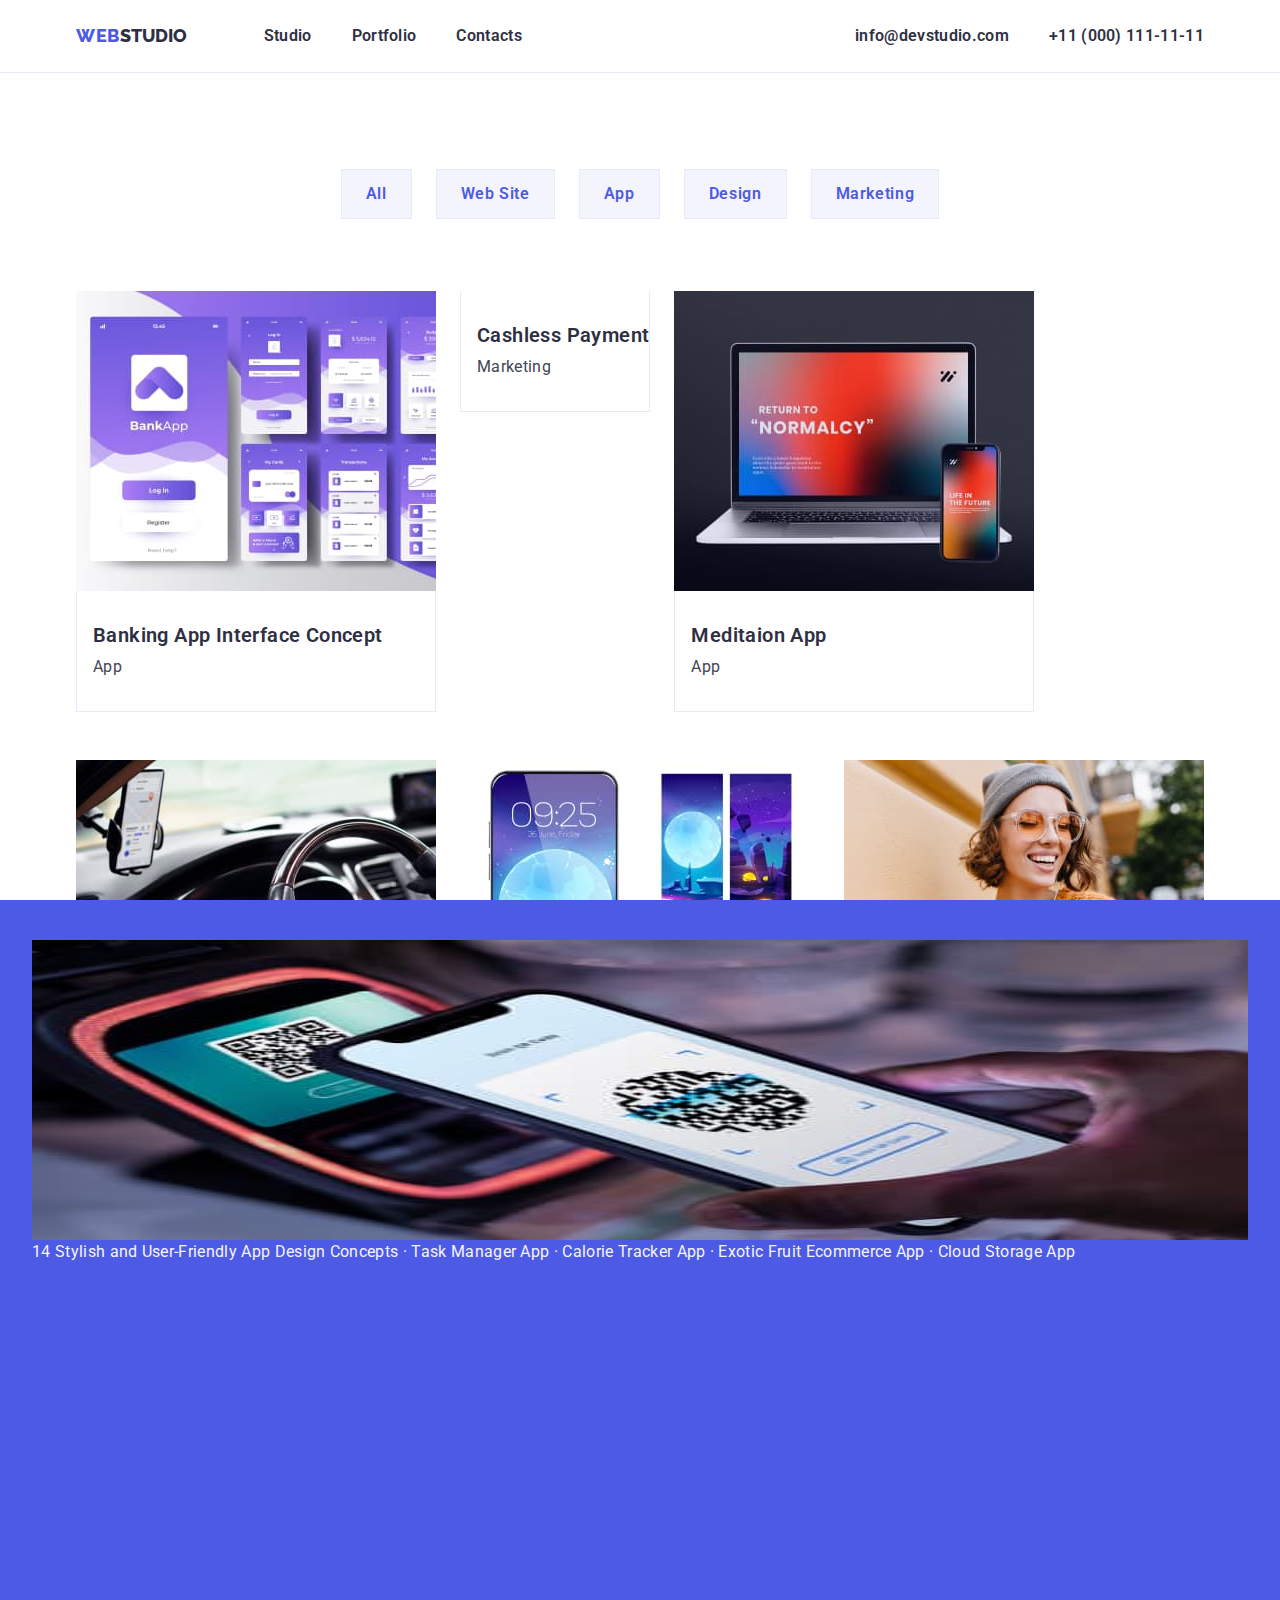
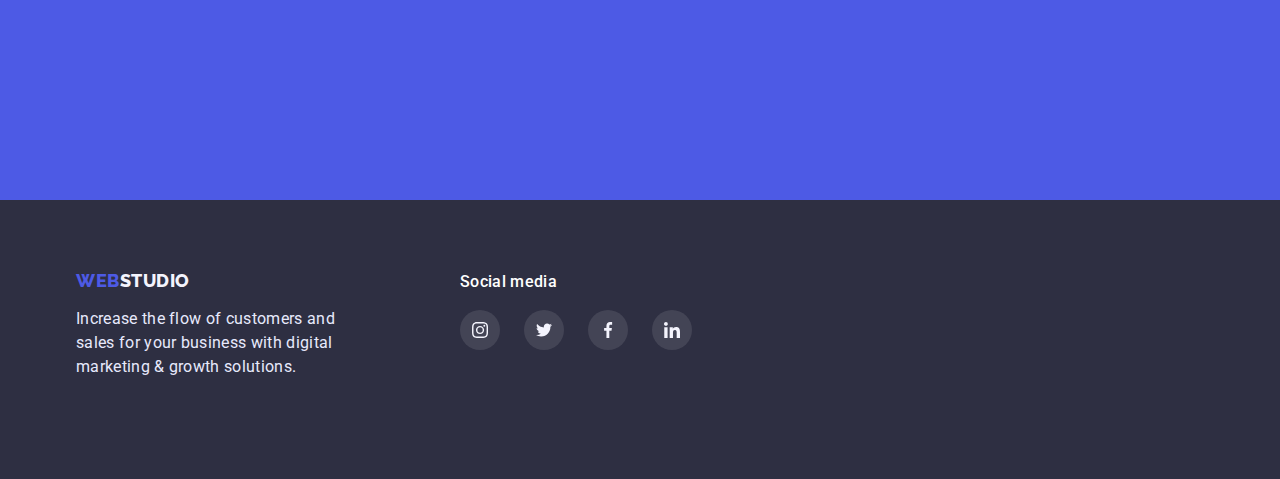
==== portfolio.html @ 657a880b "дз5" ====
<!DOCTYPE html>
<html lang="en">
<head>
    <meta charset="UTF-8">
    <meta http-equiv="X-UA-Compatible" content="IE=edge">
    <meta name="viewport" content="width=device-width, initial-scale=1.0">
    <title>Portfolio</title>
    <link rel="preconnect" href="https://fonts.googleapis.com">
    <link rel="preconnect" href="https://fonts.gstatic.com" crossorigin>
    <link href="https://fonts.googleapis.com/css2?family=Raleway:wght@800&family=Roboto:wght@400;500;700;900&display=swap" rel="stylesheet">
    <link rel="stylesheet" href="https://cdnjs.cloudflare.com/ajax/libs/modern-normalize/1.1.0/modern-normalize.min.css">
    <link rel="stylesheet" href="./css/styles.css">
</head>

<body>

    <!--Header-->
        <header class="header">
        <div class="container header-container">
                <a class="header-logo link" href="/"><span class="header-logo-web">WEB</span>STUDIO</a>
            <nav class="header-nav">
                <ul class="header-list list">
                    <li class="header-item"><a class="header-link link" href="./index.html">Studio</a></li>
                    <li class="header-item"><a class="header-link link" href="./portfolio.html">Portfolio</a></li>
                    <li class="header-item"><a class="header-link link" href="">Contacts</a></li>
                </ul>
            </nav>
        
                <ul class="contacts list">
                    <li class="header-mail"><a class="header-link link" href="mailto:info@devstudio.com">info@devstudio.com</a></li>
                    <li class="header-tel"><a class="header-link link" href="tel:+110001111111">+11 (000) 111-11-11</a></li>
                </ul> 
         </div>
        </header>

<!--Main-->
    <main>

    <!--filters-->
    <section class="menu">
    <div class="container">
        <h1 class="visually-hidden" hidden>Portfolio</h1>
    <ul class="filters list">
        <li class="filters-link"><button class="filters-btn" type="button">All</button></li>
        <li class="filters-link"><button class="filters-btn" type="button">Web Site</button></li>
        <li class="filters-link"><button class="filters-btn" type="button">App</button></li>
        <li class="filters-link"><button class="filters-btn" type="button">Design</button></li>
        <li class="filters-link"><button class="filters-btn" type="button">Marketing</button></li>
    </ul>

    <!--Row-->
    <ul class="menu-catalog list">
        <li class="menu-list">
            <img src="image/interface.jpg" alt="interface" width="360">
        <div class="menu-block">
            <h2 class="menu-tit">Banking App Interface Concept</h2>
            <p class="menu-text">App</p>
        </div>
        </li>
        <li class="menu-list">
            <div class="menu-overlay">
            <img src="image/payment.jpg" alt="payment" width="360" height="300">
            <p class="overlay">14 Stylish and User-Friendly App Design Concepts · Task Manager App · Calorie Tracker App · Exotic Fruit Ecommerce App · Cloud Storage App</p>
            </div>
        <div class="menu-block">
            <h2 class="menu-tit">Cashless Payment</h2>
            <p class="menu-text">Marketing</p>
        </div>
        </li>
        <li class="menu-list">
            <img src="image/meditaion.jpg" alt="meditaion" width="360" height="300">
        <div class="menu-block">
            <h2 class="menu-tit">Meditaion App</h2>
            <p class="menu-text">App</p>
        </li>
        <li class="menu-list">
            <img src="image/taxi.jpg" alt="taxi" width="360" height="300">
        <div class="menu-block">
            <h2 class="menu-tit">Taxi Service</h2>
            <p class="menu-text">Marketing</p>
        </div>
        </li>
        <li class="menu-list">
            <img src="image/illustrations.jpg" alt="illustrations" width="360" height="300">
        <div class="menu-block">
            <h2 class="menu-tit">Screen Illustrations</h2>
            <p class="menu-text">Design</p>
        </div>
        </li>
        <li class="menu-list">
            <img src="image/courses.jpg" alt="courses" width="360" height="300">
        <div class="menu-block">
            <h2 class="menu-tit">Online Courses</h2>
            <p class="menu-text">Marketing</p>
        </div>
        </li>
        <li class="menu-list">
            <img src="image/stories.jpg" alt="" width="360" height="300">
        <div class="menu-block">
            <h2 class="menu-tit">Instagram Stories Concept</h2>
            <p class="menu-text">Design</p>
        </div>
        </li>
        <li class="menu-list">
            <img src="image/food.jpg" alt="" width="360" height="300">
        <div class="menu-block">
            <h2 class="menu-tit">Organic Food</h2>
            <p class="menu-text">Web Site</p>
        </div>
        </li>
        <li class="menu-list">
            <img src="image/coffee.jpg" alt="" width="360" height="300">
        <div class="menu-block">
            <h2 class="menu-tit">Fresh Coffee</h2>
            <p class="menu-text">Web Site</p>
        </div>
        </li>
    </ul>
    </div>
    </section>
    </main>

<!--Footer-->
<footer class="footer">
    <div class="container">
        <ul class="footer-catalog list">
            <li>
                <div class="footer-container">
                    <a class="footer-logo link" href="/"><span class="footer-logo-web">WEB</span>STUDIO</a>
                </div>
                    <p class="footer-text">Increase the flow of customers and sales for your business with digital marketing & growth solutions.</p>
            </li>
            <li>
                <div>
                    <p class="footer-media">Social media</p>
                    <ul class="footer-soc-list list">
                        <li class="footer-soc-item">
                            <a href="" class="footer-soc-link link">
                                <svg class="footer-soc-icon" width="16" height="16">
                                    <use href="./image/icons.svg#icon-instagram-2">
                                    </use>
                                </svg>
                            </a>
                        </li>
                        <li class="footer-soc-item">
                            <a href="" class="footer-soc-link link">
                            <svg class="footer-soc-icon" width="16" height="16">
                                <use href="./image/icons.svg#icon-twitter-1">
                                </use>
                            </svg>
                            </a>
                        </li>
                        <li class="footer-soc-item">
                            <a href="" class="footer-soc-link link">
                            <svg class="footer-soc-icon" width="16" height="16">
                                <use href="./image/icons.svg#icon-facebook-1">
                                </use>
                            </svg>
                            </a>
                        </li>
                        <li class="footer-soc-item">
                            <a href="" class="footer-soc-link link">
                            <svg class="footer-soc-icon" width="16" height="16">
                                <use href="./image/icons.svg#icon-linkedin-1">
                                </use>
                            </svg>
                            </a>
                        </li>
                    </ul>
                </div>
            </li>
            <li>
                <div></div>
            </li>
        </ul>
    </div>
    </footer>
    
</body>

</html>
---- css/styles.css ----
:root {
--first-title-color: #FFFFFF;
--second-title-color: #2E2F42;
--text-color: #434455;
}

h1,
h2,
h3,
p {
    margin: 0;}

ul {
        margin: 0;
        padding-left: 0;
        padding-inline: 0;
        display: block;
    }

img {
    display: block;
    width: 100%;
    height: a;
}

body{
    font-family: Roboto, sans-serif;  
}

/*----Header----*/

logo {
    color: var(--title-text-color);
}

.list {
    list-style: none;}

.link {
    text-decoration: none;
}

.container {
    width: 1158px;
    padding-left: 15px;
    padding-right: 15px;
    align-items: center;
    margin-left: auto;
    margin-right: auto;}

.header {
    padding-top: 24px;
    padding-bottom: 24px;
    border-bottom: 1px solid #E7E9FC;}

.header-container { 
    display: flex;
    align-items: center;
}     

.header-logo { 
    margin-right: 77px;
    font-family: 'Raleway';
    font-weight: 800;
    font-size: 18px;
    line-height: 1.33;
    color: #2E2F42;
}

.header-logo-web {
    font-family: 'Raleway', sans-serif;
    font-weight: 800;
    font-size: 18px;
    line-height: 1.33;
    letter-spacing: 0.03em;
    color: #4D5AE5;
}

.header-item {
    color: #2E2F42;
} 

.header-nav {
    margin-right: auto;
    font-family: 'Roboto';
    font-weight: 600;
    font-size: 16px;
    line-height: 1.5; 
    letter-spacing: 0.02em;
    color: #2E2F42;
}

.header-list {
    display: flex;
    align-items: center;
    gap: 40px;
}

.header-link {
    font-family: 'Roboto';
    font-weight: 600;
    font-size: 16px;
    line-height: 1.5; 
    letter-spacing: 0.02em;
    color: #2E2F42;
}

.contacts {
    display: flex;
    align-items: center;
    gap: 40px;
}   


.header-link:hover,
.header-link:focus { 
    color: #4D5AE5;;
}

.visually-hidden {
    border: 0;
    clip: rect(0 0 0 0);
    height: auto;
    margin: 0;
    overflow: hidden;
    padding: 0;
    position: absolute;
    width: 1px;
    white-space: nowrap;
}

.header-mail,
.header-tel {
    font-family: 'Roboto';
    font-size: 16px;
    line-height: 1.5;
    letter-spacing: 0.02em;
    color: #434455;
}



/*----Main----*/

.main {
    padding-top: 192px;
    padding-bottom: 192px;
    min-width: 1440px;
    background-image: linear-gradient(rgba(46, 47, 66, 0.7), rgba(46, 47, 66, 0.7)), url(../image/hero\ image.jpg);
    background-repeat: no-repeat;
    background-position: center;
    background-size: cover;
}

.main-title {
    width: 496px;
    text-align: center;
    font-family: 'Roboto';
    font-weight: 600;
    font-size: 56px;
    line-height: 1.07;
    letter-spacing: 0.02em;
    color: var(--first-title-color);
    margin: 0 auto;
    margin-bottom: 48px;
}

.main-btn {
    display: block;
    margin: 0 auto;
    border-radius: 4px;
    padding: 16px 32px;
    min-width: 106px;
    font-family: 'Roboto';
    font-weight: 600;
    font-size: 16px;
    line-height: 1.9;
    letter-spacing: 0.04em;
    color: #FFFFFF;
    background: #4D5AE5;
    cursor: pointer;
    border: 1px dashed #9747FF;


}

.main-btn:hover,
.main-btn:focus {
    background: #404BBF;
    box-shadow: 0px 4px 4px rgba(0, 0, 0, 0.15);
}

.about {
    padding-top: 120px;
    padding-bottom:  120px;
    display: flex;
}
.about-catalog {
    display: flex; 
    column-gap: 24px;
    justify-content: center;
}

.about-list {
    display: flex;
    flex-wrap: wrap;


}
.about-block {
    margin-bottom: 8px;
    display: flex;
    flex-wrap: wrap;
    height: 112px;
    width: 264px;
}

.about-link {
    width: 100%;
    height: 100%;
    display: flex;
    align-items: center;
    justify-content: center;
    background: #F4F4FD;
    border-radius: 4px;
    color: #2E2F42;
}

.about-icon {
fill:currentColor;
}

.about-link:hover,
.about-link:focus {
    border: 1px solid #404BBF;
    color: #404BBF;
}


.about-title {
    font-family: 'Roboto';
    font-weight: 600;
    font-size: 20px;
    line-height: 1.2;
    letter-spacing: 0.02em;
    color: var(--second-title-color);
    margin-bottom: 8px;
}

.about-text {
    width: 264px;
    font-family: 'Roboto';
    font-size: 16px;
    line-height: 1.5;
    letter-spacing: 0.02em;
    color: var(--text-color);
}

.product {
    padding-bottom: 120px;
} 
.product-title {
    text-align: center;
    margin-bottom: 72px;
    font-family: 'Roboto';
    font-weight: 600;
    font-size: 36px;
    line-height: 1.11;
    letter-spacing: 0.02em;
    color: var(--second-title-color);
}

.product-catalog {
    display: flex;
    gap: 24px;
}

/*---- TEAM----*/

.team {
    padding-top: 120px;
    padding-bottom: 120px;
    background: #F4F4FD;
    text-align: center;
}

.team-title {
    margin-bottom: 72px;
    font-family: 'Roboto';
    font-weight: 600;
    font-size: 36px;
    line-height: 1.11;
    letter-spacing: 0.02em;
    color: var(--second-title-color);
}

.team-catalog {
    display: flex;
    flex-wrap: wrap;
    gap: 24px;
}

.team-item {
    background: #FFFFFF;
    box-shadow: 0px 1px 6px rgba(46, 47, 66, 0.08), 0px 1px 1px rgba(46, 47, 66, 0.16), 0px 2px 1px rgba(46, 47, 66, 0.08);
}

.team-tit,
.menu-tit {
    margin-bottom: 8px;
    font-family: 'Roboto';
    font-weight: 600;
    font-size: 20px;
    line-height: 1.2;
    letter-spacing: 0.02em;
    color: var(--second-title-color);
}

.team-text {
    font-family: 'Roboto';
    font-size: 16px;
    line-height: 1.5;
    letter-spacing: 0.02em;
    color: var(--text-color);
    margin-bottom: 8px;
}

.team-soc-list {
    display: flex;
    justify-content: center;
    gap: 24px;
}

.team-soc-item {
    width: 40px;
    height: 40px;
}

.team-soc-link {
    width: 100%;
    height: 100%;
    background-color: #4D5AE5;
    border-radius: 50%;
    display: flex;
    align-items: center;
    justify-content: center;
}

.team-soc-link:hover,
.team-soc-link:focus {
    background: #404BBF;

}

.team-block,
.menu-block {
    padding-top: 32px;
    padding-bottom: 32px;
}

.filters {
    display: flex;
    flex-direction: row;
    align-items: flex-start;
    justify-content: center;
    padding: 0;
    gap: 24px;
    margin-bottom: 72px;
}  

.filters-link { 
    justify-content: center;
    background: #FFFFFF;
    }  

.filters-btn {
    padding: 12px 24px 12px 24px;
    font-family: 'Roboto';
    font-weight: 600;
    font-size: 16px;
    line-height: 1.5;
    letter-spacing: 0.04em;
    color: #4D5AE5;
    background: #F4F4FD;
    cursor: pointer;
    border: 1px solid #E7E9FC;
}

.filters-btn:hover,
.filters-btn:focus {
    color: #FFFFFF;
    background: #4D5AE5;
    box-shadow: 0px 4px 4px rgba(0, 0, 0, 0.25), 0px 2px 1px rgba(0, 0, 0, 0.08), 0px 2px 2px rgba(0, 0, 0, 0.12);
}

.menu {
    padding: 96px 0 120px;
}

.menu-catalog {
    display: flex;
    flex-wrap: wrap;
    column-gap: 24px;
    row-gap: 48px;
}

.menu-list {
    overflow: hidden;
}

.overlay {
    position: relative;
    display: block;
}

.menu-overlay {
    position: absolute;
    left: 0;
    top: 0;
    width: 100%;
    height: 100%;

    font-family: 'Roboto';
    font-size: 16px;
    line-height: 1.5;
    letter-spacing: 0.02em;

    color: #F4F4FD;
    padding: 40px 32px 164px 32px;
    background: #4D5AE5;
    background-blend-mode: soft-light;
    mix-blend-mode: normal;

    overflow: scroll;
    transform: translate(0, 100%);
    transform: translate 500ms linear;

    }

.menu-list:hover,
.menu-list:focus {
    box-shadow: 0px 1px 6 0 #2E2F42;
    box-shadow: 0px 1px 6px rgba(46, 47, 66, 0.08), 0px 1px 1px rgba(46, 47, 66, 0.16), 0px 2px 1px rgba(46, 47, 66, 0.08);
    transform: translate(0, 0);
}

.menu-block {
    border-bottom: 1px solid #E7E9FC;
    border-left: 1px solid #E7E9FC;
    border-right: 1px solid #E7E9FC;
    padding-left: 16px;
}

.menu-overlay:hover .overlay,
.menu-overlay:focus .overlay{
    transform: translate(0, 0);
}

.menu-text {
    font-family: 'Roboto';
    font-size: 16px;
    line-height: 1.5;
    letter-spacing: 0.02em;
    color: #434455; 
}

/*----Customers----*/

.customers {
    padding-top: 130px;
    padding-bottom: 120px;
    background: var(--first-title-color);
    text-align: center;
}
.customers-title {
    padding-bottom: 72px;
    font-family: 'Roboto';
    font-weight: 700;
    font-size: 36px;
    line-height: 1.11;
    text-align: center;
    letter-spacing: 0.02em;
    text-transform: capitalize;

color: var(--second-title-color);;
}

.customers-list {
    display: flex;
    justify-content: center;
    gap: 24px;
}

.customers-item {
    width: calc((100% - 120px) / 6);
    height: 88px;
}

.customers-link {
    width: 100%;
    height: 100%;
    border: 1px solid #8E8F99;
    border-radius: 4px;
    color:  #AFB1B8;
    display: flex;
    align-items: center;
    justify-content: center;
}

.customers-icon {
    fill:currentColor;
}

.customers-link:hover,
.customers-link:focus {
    border: 1px solid #404BBF;
    color: #404BBF;
}



/*----Foooter----*/

.footer {
    padding: 100px 0;
    background: #2E2F42;
}

.footer-container {
margin-bottom: 16px;
}

.footer-catalog {
    display: flex;
    flex-wrap: wrap;
    gap: 120px;
}

.footer-logo {
    font-family: 'Raleway';
    font-weight: 800;
    font-size: 18px;
    line-height: 1.17;
    letter-spacing: 0.03em;
    color: #F4F4FD;
    margin: 0;
}

.footer-logo-web{
    font-family: 'Raleway';
    font-weight: 800;
    font-size: 18px;
    line-height: 1.17;
    letter-spacing: 0.03em;
    color: #4D5AE5;
    margin: 0;
}

.footer-text {
    max-width: 264px;
    font-family: 'Roboto';
    font-size: 16px;
    line-height: 1.5;
    letter-spacing: 0.02em;
    color: #E7E9FC;
    margin: 0;
}

.footer-media{
    margin-bottom: 16px;
    font-family: 'Roboto';
    font-weight: 500;
    font-size: 16px;
    line-height: 1.5;
    letter-spacing: 0.02em;
    color: #FFFFFF;

}

.footer-soc-list {
    display: flex;
    justify-content: center;
    gap: 24px;
}

.footer-soc-item {
    width: 40px;
    height: 40px;
}

.footer-soc-link {
    width: 100%;
    height: 100%;
    background-color:rgba(255, 255, 255, 0.1);
    border-radius: 50%;
    display: flex;
    align-items: center;
    justify-content: center;
}

.footer-soc-link:hover,
.footer-soc-link:focus {
    background: #31D0AA;
}
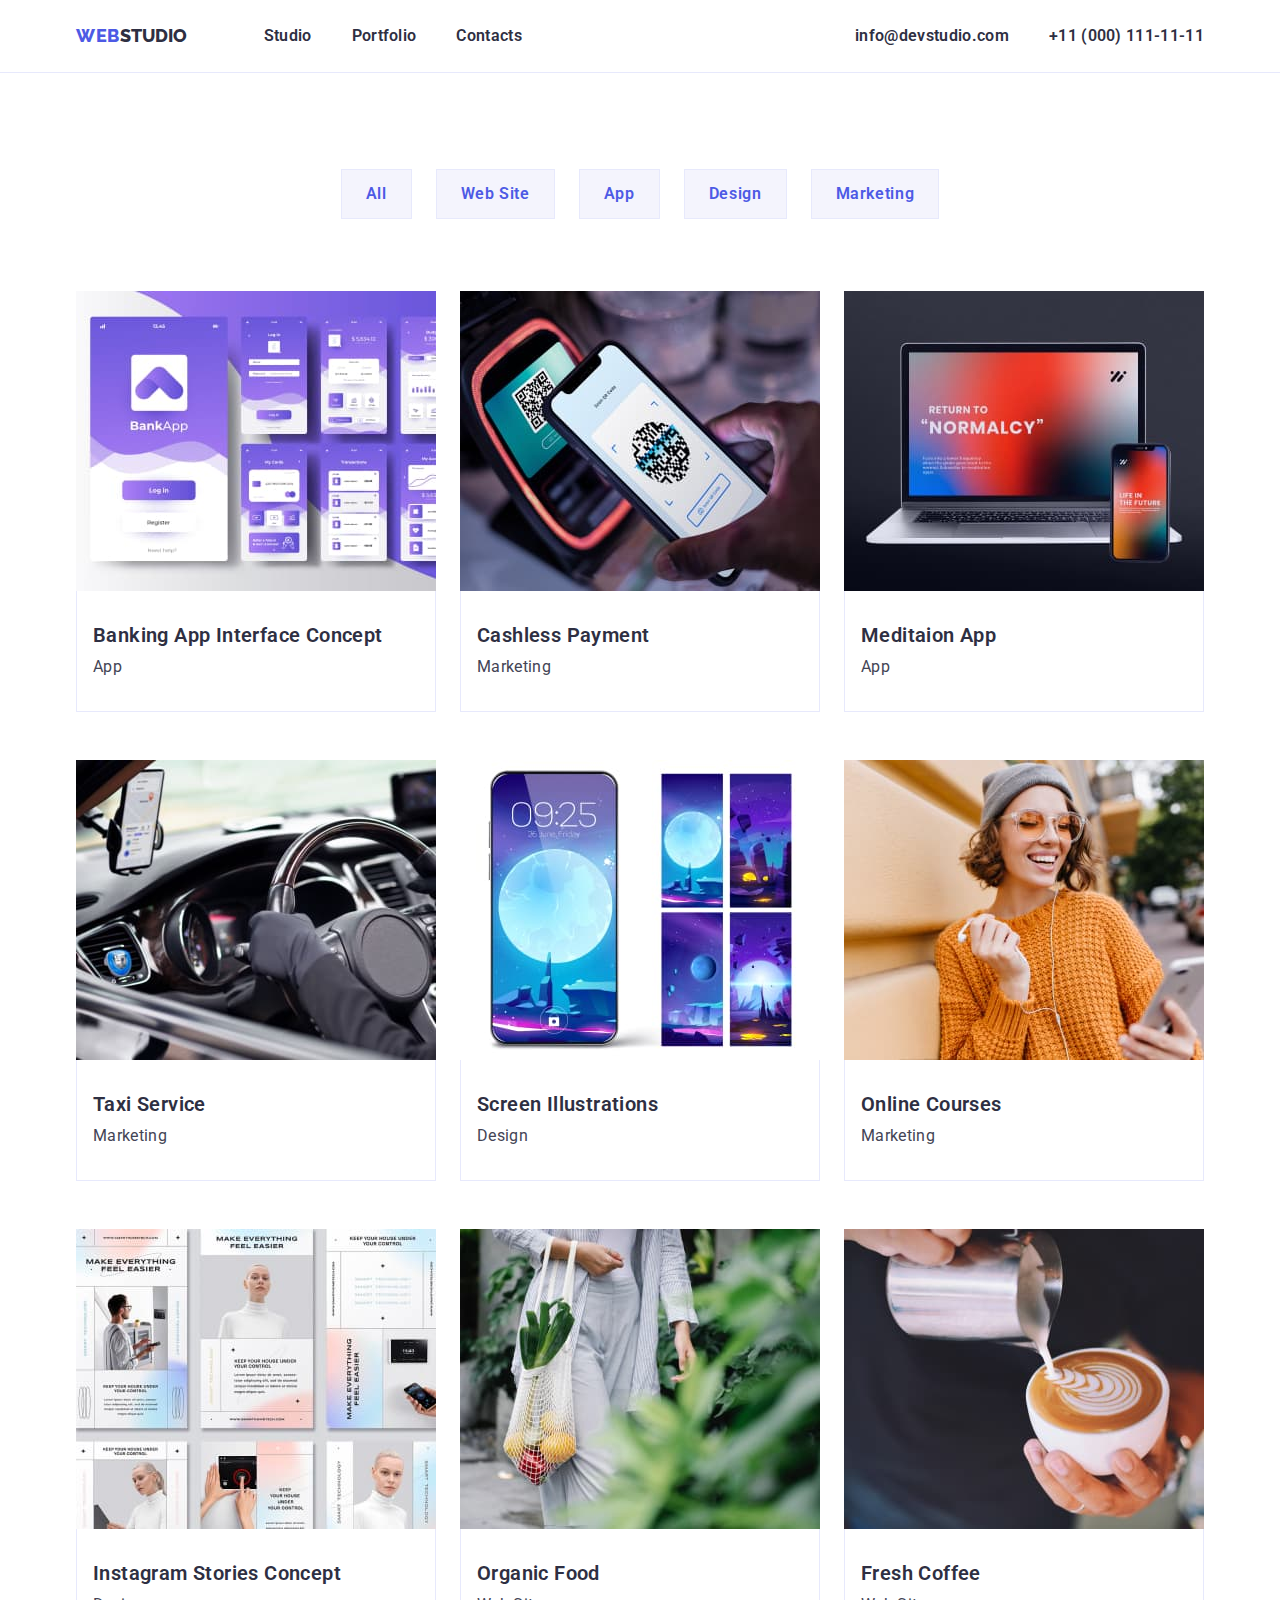
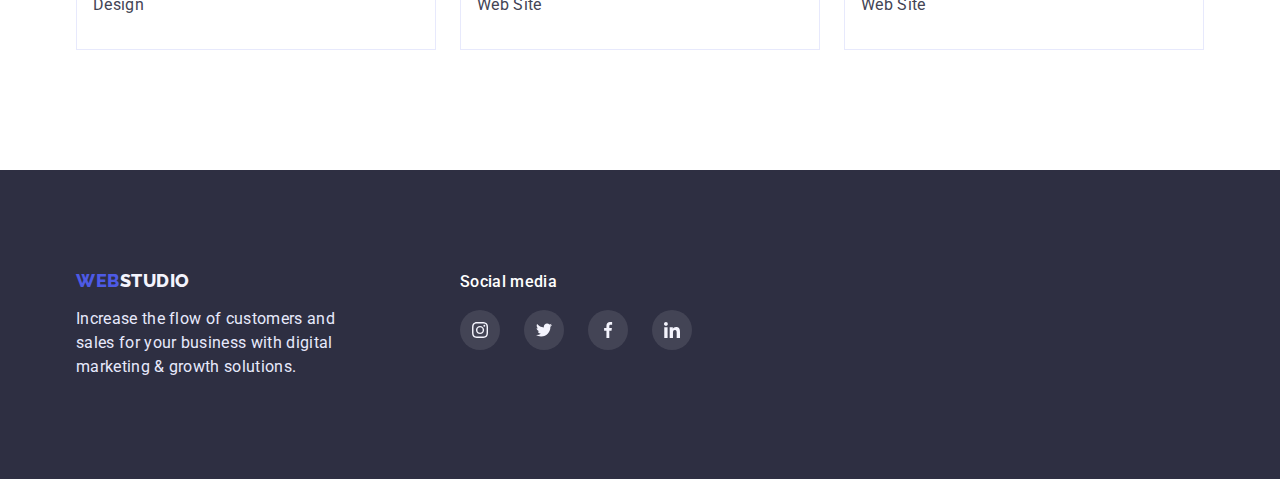
==== commit e304205e: "модальне вікно" ====
--- a/portfolio.html
+++ b/portfolio.html
@@ -176,6 +176,7 @@
     </div>
     </footer>
     
+
 </body>
 
 </html>   --- a/css/styles.css
+++ b/css/styles.css
@@ -404,55 +404,48 @@
     row-gap: 48px;
 }
 
-.menu-list {
+
+.menu-list:hover,
+.menu-list:focus {
+    box-shadow: 0px 1px 6 0 #2E2F42;
+    box-shadow: 0px 1px 6px rgba(46, 47, 66, 0.08), 0px 1px 1px rgba(46, 47, 66, 0.16), 0px 2px 1px rgba(46, 47, 66, 0.08);
+}
+
+.menu-block {
+    border-bottom: 1px solid #E7E9FC;
+    border-left: 1px solid #E7E9FC;
+    border-right: 1px solid #E7E9FC;
+    padding-left: 16px;
+    }
+
+.menu-overlay {
+    position: relative;
     overflow: hidden;
 }
 
 .overlay {
-    position: relative;
-    display: block;
-}
-
-.menu-overlay {
     position: absolute;
     left: 0;
     top: 0;
     width: 100%;
     height: 100%;
-
-    font-family: 'Roboto';
-    font-size: 16px;
-    line-height: 1.5;
-    letter-spacing: 0.02em;
-
+    
+    overflow: scroll;
+    transform: translate(0, 100%);
+    transform: translate 250ms cubic-bezier(0.4, 0, 0.2, 1);
+
+    font-family: 'Roboto';
+    font-size: 16px;
+    line-height: 1.5;
+    letter-spacing: 0.02em;
     color: #F4F4FD;
     padding: 40px 32px 164px 32px;
     background: #4D5AE5;
     background-blend-mode: soft-light;
-    mix-blend-mode: normal;
-
-    overflow: scroll;
-    transform: translate(0, 100%);
-    transform: translate 500ms linear;
-
-    }
-
-.menu-list:hover,
-.menu-list:focus {
-    box-shadow: 0px 1px 6 0 #2E2F42;
-    box-shadow: 0px 1px 6px rgba(46, 47, 66, 0.08), 0px 1px 1px rgba(46, 47, 66, 0.16), 0px 2px 1px rgba(46, 47, 66, 0.08);
-    transform: translate(0, 0);
-}
-
-.menu-block {
-    border-bottom: 1px solid #E7E9FC;
-    border-left: 1px solid #E7E9FC;
-    border-right: 1px solid #E7E9FC;
-    padding-left: 16px;
 }
 
 .menu-overlay:hover .overlay,
-.menu-overlay:focus .overlay{
+.menu-overlay:focus .overlay {
     transform: translate(0, 0);
 }
 
@@ -603,6 +596,36 @@
     background: #31D0AA;
 }
 
-
-
- +.backdrop {
+    position: fixed;
+    z-index: 100;
+    top: 0;
+    left: 0;
+    width: 100%;
+    height: 100%;
+    background: rgba(46, 47, 66, 0.4);
+}   
+
+ .modal {
+    position: absolute;
+    top: 50%;
+    left: 50%;
+    transform: translate(-50%, -50%);
+    width: 408px;
+    height: 586px;
+    background: #FCFCFC;;
+}
+
+.modal-close-btn-icon {
+    position: absolute;
+    top: 24px;
+    right: 24px;
+    display: block;
+    justify-content: center;
+    align-items: center;
+    width: 24px;
+    height: 24px;
+    background: transparent;
+    border: 1px solid rgba(0, 0, 0, 0.1);
+    padding: 0;
+}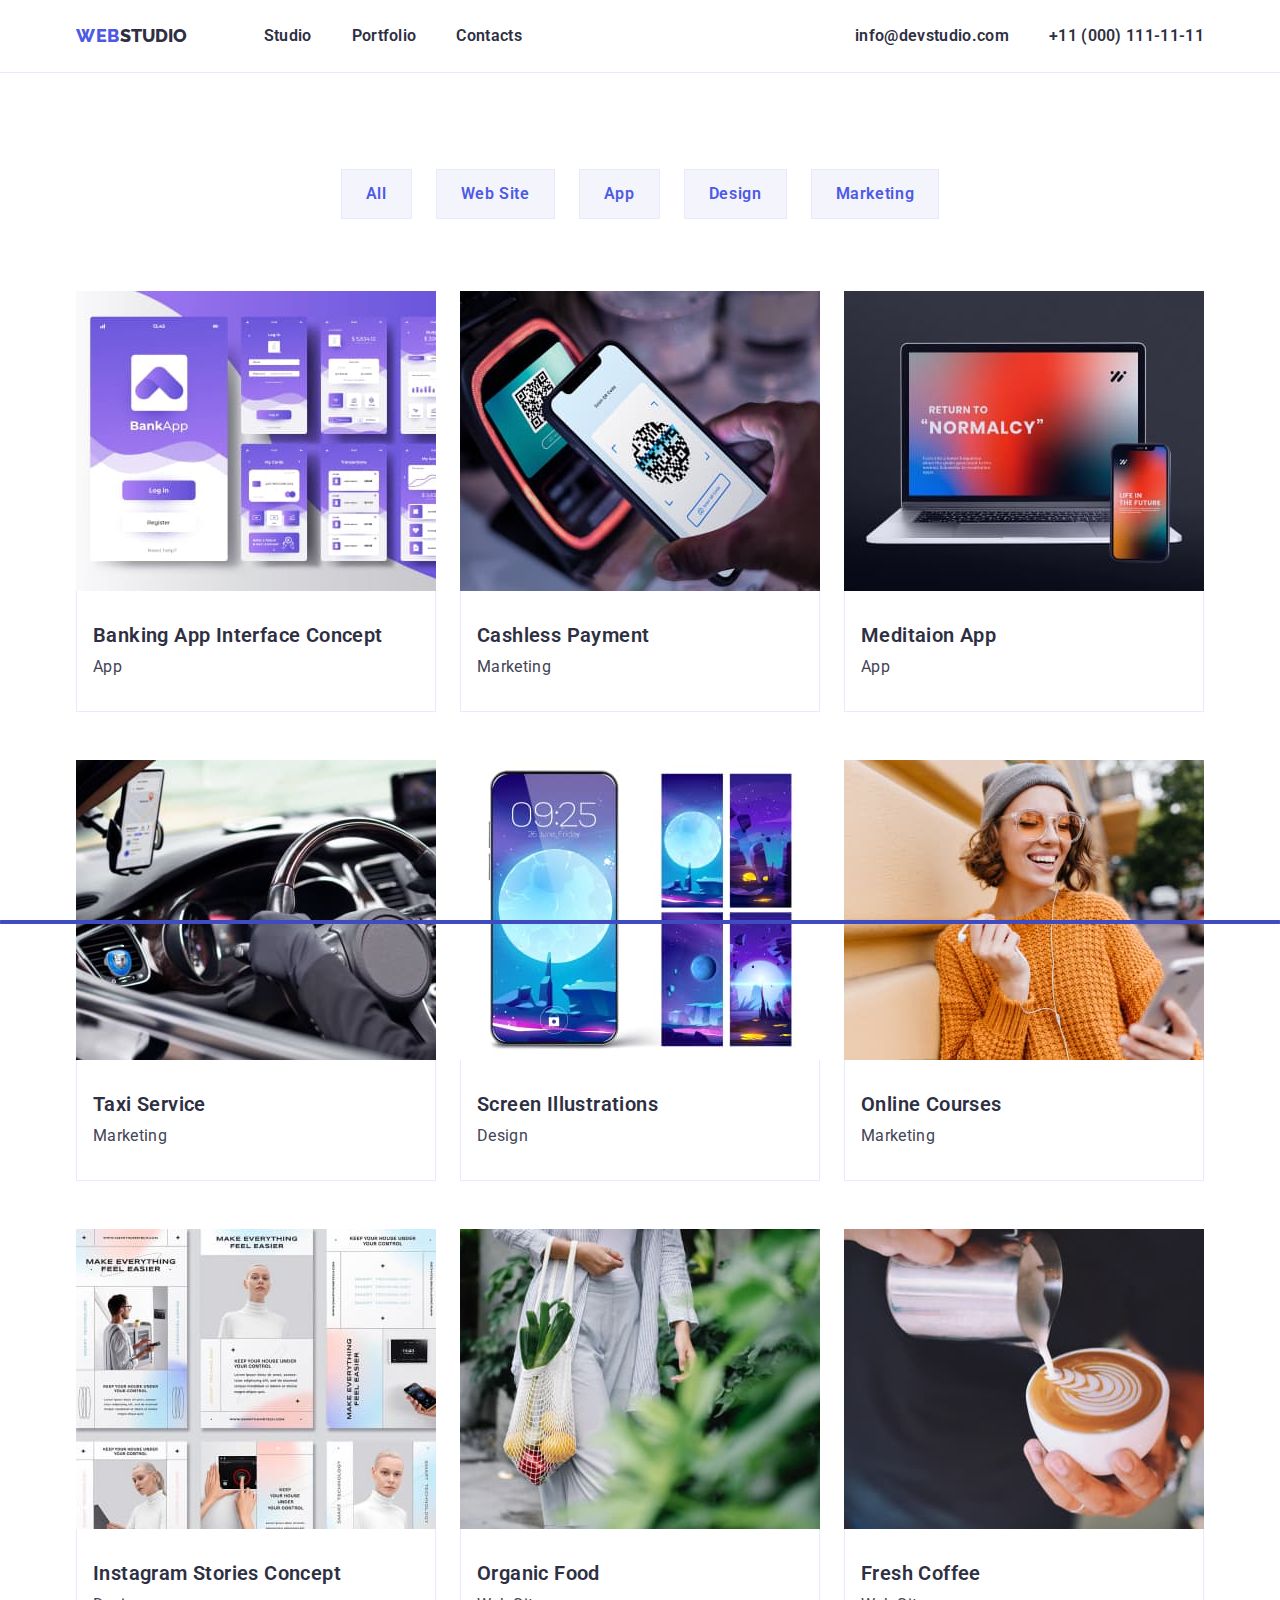
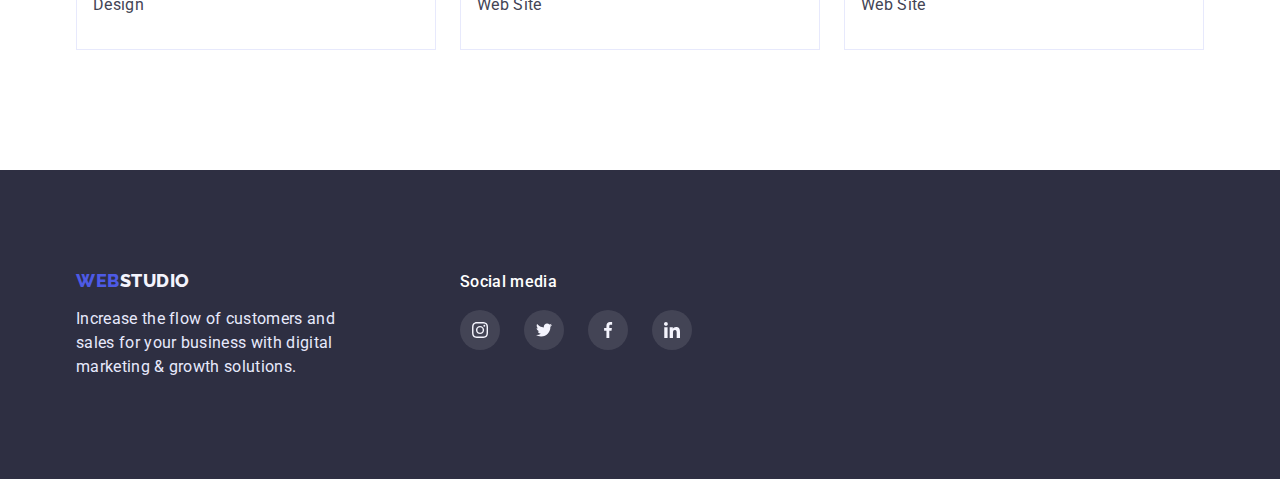
==== commit c836013a: "завершення створення модал вікна" ====
--- a/portfolio.html
+++ b/portfolio.html
@@ -21,7 +21,7 @@
             <nav class="header-nav">
                 <ul class="header-list list">
                     <li class="header-item"><a class="header-link link" href="./index.html">Studio</a></li>
-                    <li class="header-item"><a class="header-link link" href="./portfolio.html">Portfolio</a></li>
+                    <li class="header-item"><a class="header-link link current" href="./portfolio.html">Portfolio</a></li>
                     <li class="header-item"><a class="header-link link" href="">Contacts</a></li>
                 </ul>
             </nav>
--- a/css/styles.css
+++ b/css/styles.css
@@ -2,6 +2,7 @@
 --first-title-color: #FFFFFF;
 --second-title-color: #2E2F42;
 --text-color: #434455;
+-o-transition: 250ms cubic-bezier(0.4, 0, 0.2, 1);
 }
 
 h1,
@@ -103,8 +104,20 @@
     line-height: 1.5; 
     letter-spacing: 0.02em;
     color: #2E2F42;
-}
-
+    transition: ;
+}
+
+.header-link::after {
+    content: "";
+    position: absolute;
+    width: 100%;
+    height: 4px;
+    background: #404BBF;
+    left: 0;
+    bottom: -24px;
+    border-radius: 2px;
+     
+}
 .contacts {
     display: flex;
     align-items: center;
@@ -180,8 +193,7 @@
     background: #4D5AE5;
     cursor: pointer;
     border: 1px dashed #9747FF;
-
-
+    transition: color 250ms cubic-bezier(0.4, 0, 0.2, 1), background 250ms cubic-bezier(0.4, 0, 0.2, 1);
 }
 
 .main-btn:hover,
@@ -422,6 +434,10 @@
     position: relative;
     overflow: hidden;
 }
+.menu-overlay:hover .overlay,
+.menu-overlay:focus .overlay {
+    transform: translateY(0);
+}
 
 .overlay {
     position: absolute;
@@ -430,9 +446,10 @@
     width: 100%;
     height: 100%;
     
-    overflow: scroll;
-    transform: translate(0, 100%);
-    transform: translate 250ms cubic-bezier(0.4, 0, 0.2, 1);
+    overflow: auto;
+    transform: translateY(100%);
+    transition: transform 250ms cubic-bezier(0.4, 0, 0.2, 1);
+
 
     font-family: 'Roboto';
     font-size: 16px;
@@ -440,14 +457,10 @@
     letter-spacing: 0.02em;
     color: #F4F4FD;
     padding: 40px 32px 164px 32px;
-    background: #4D5AE5;
+    background-color: #4D5AE5;
     background-blend-mode: soft-light;
 }
 
-.menu-overlay:hover .overlay,
-.menu-overlay:focus .overlay {
-    transform: translate(0, 0);
-}
 
 .menu-text {
     font-family: 'Roboto';
@@ -603,20 +616,30 @@
     left: 0;
     width: 100%;
     height: 100%;
-    background: rgba(46, 47, 66, 0.4);
+    background-color: rgba(46, 47, 66, 0.4);
+    transition: opacity 250ms linear, visibility 250ms linear;
 }   
 
  .modal {
     position: absolute;
     top: 50%;
     left: 50%;
-    transform: translate(-50%, -50%);
     width: 408px;
-    height: 586px;
-    background: #FCFCFC;;
-}
-
-.modal-close-btn-icon {
+    min-height: 586px;
+    
+    background: #FCFCFC;
+    box-shadow: 0px 1px 1px rgba(0, 0, 0, 0.14), 0px 1px 3px rgba(0, 0, 0, 0.12), 0px 2px 1px rgba(0, 0, 0, 0.2);
+    border-radius: 4px;
+
+    transform: translate(-50%, -50%) scale(1) rotate(0);
+    transition: transform 250ms linear;
+}
+
+.backdrop.is-hidden .modal {
+    transform: translate(-50%, -50%) scale(0) rotate(-360deg);
+}
+
+.modal-close-btn {
     position: absolute;
     top: 24px;
     right: 24px;
@@ -625,7 +648,25 @@
     align-items: center;
     width: 24px;
     height: 24px;
-    background: transparent;
+    color: #000;
+    background-color: #E7E9FC;
+    border-radius: 50%;
     border: 1px solid rgba(0, 0, 0, 0.1);
     padding: 0;
+    transition: opacity 250ms cubic-bezier(0.4, 0, 0.2, 1);
+}
+
+.modal-close-btn-icon {
+    fill: #000000;
+}
+
+.modal-close-btn:hover,
+.modal-close-btn:focus {
+    background-color: #404BBF;
+}
+
+.is-hidden {
+    opacity: 0;
+    visibility: hidden;
+    pointer-events: none;
 }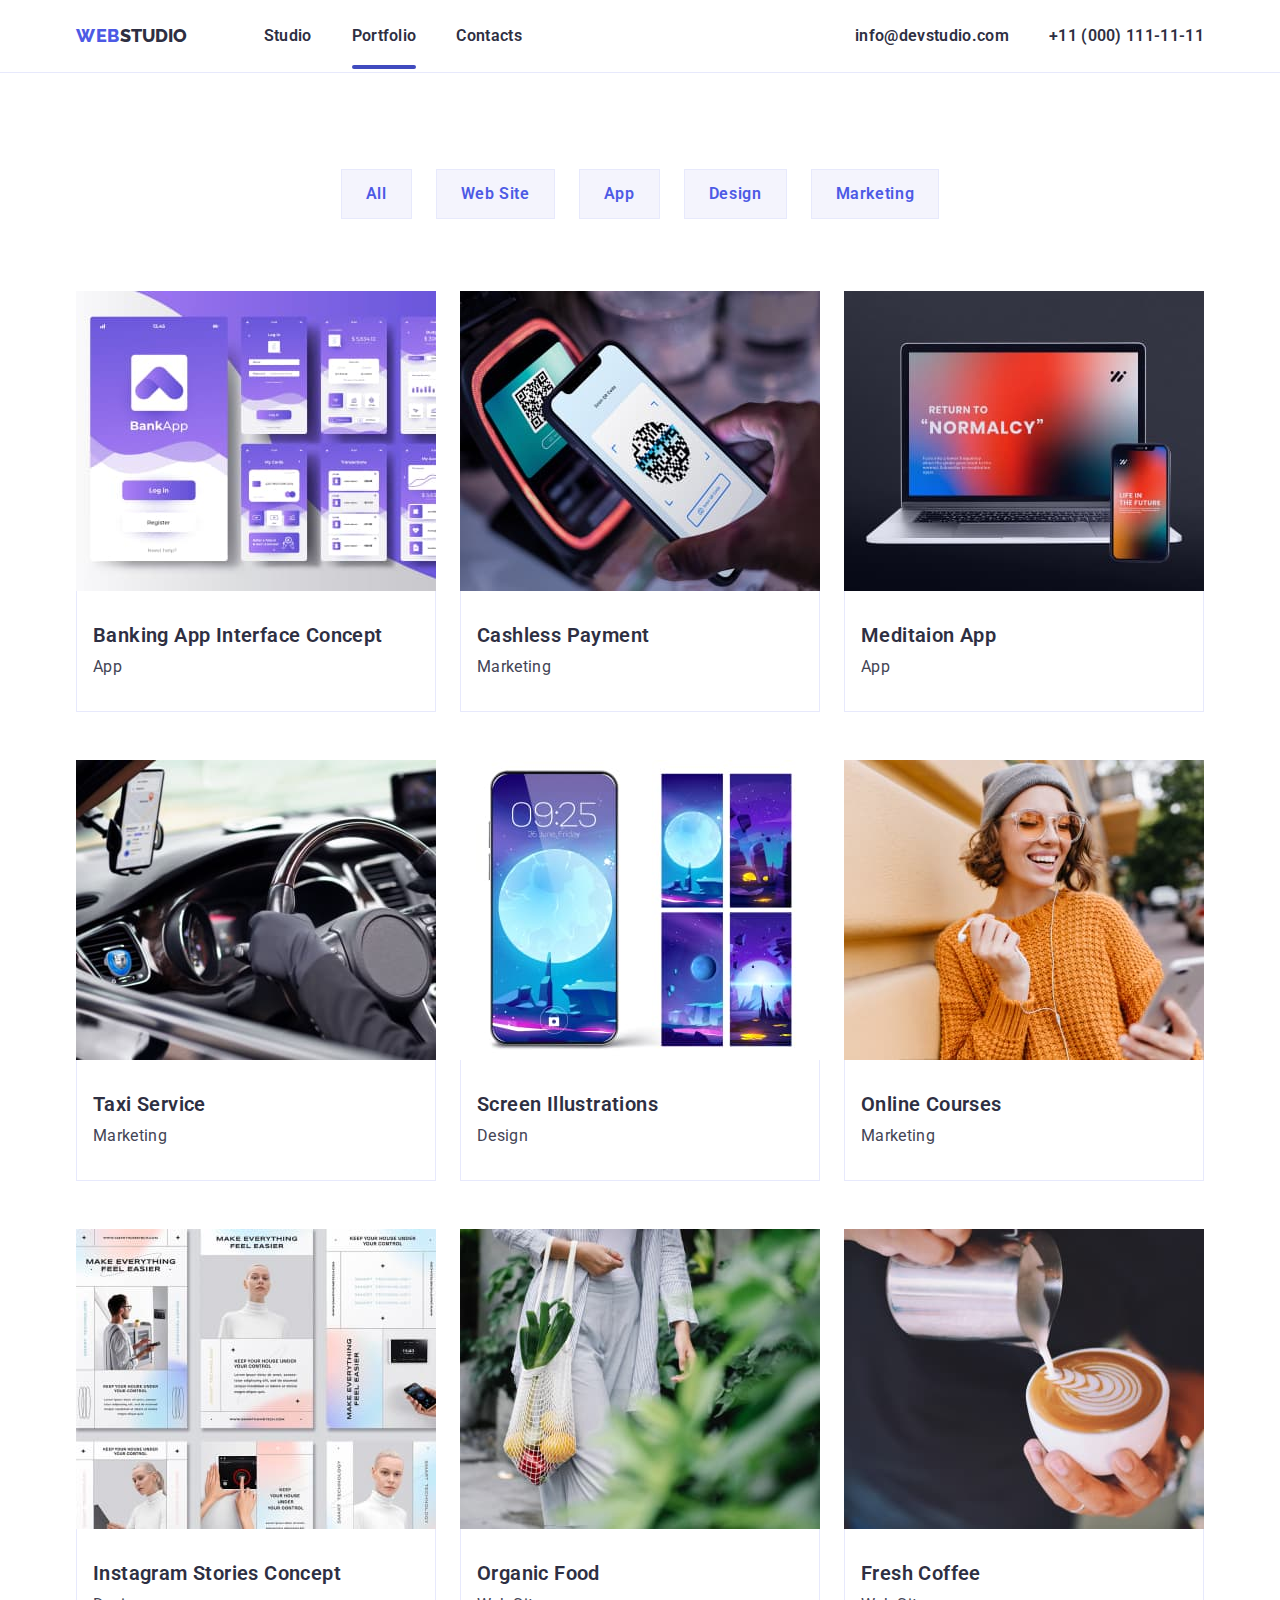
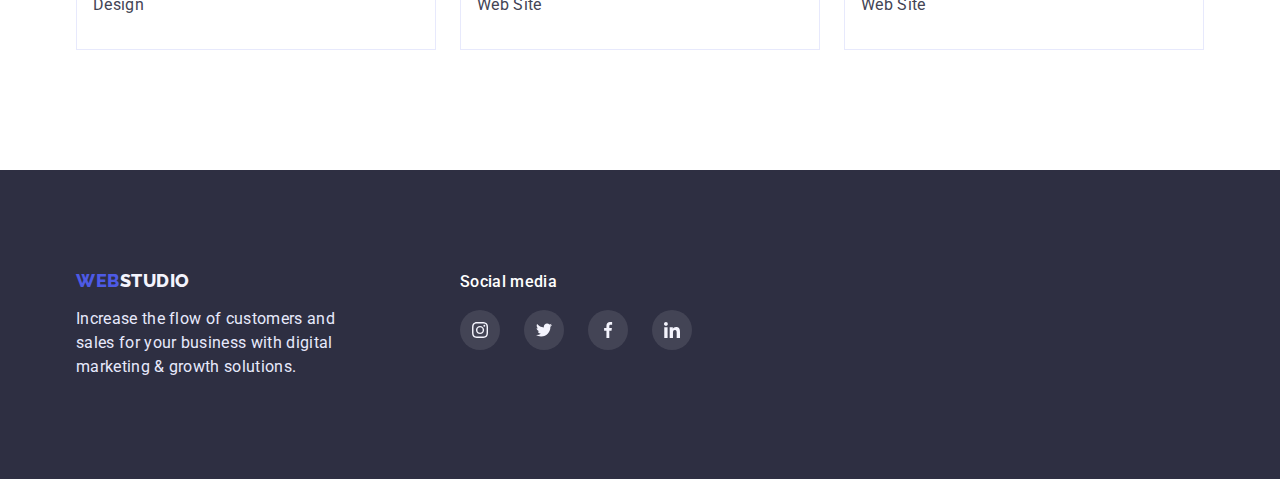
==== commit c28af54c: "на перевірку" ====
--- a/portfolio.html
+++ b/portfolio.html
@@ -51,7 +51,10 @@
     <!--Row-->
     <ul class="menu-catalog list">
         <li class="menu-list">
+            <div class="menu-overlay">
             <img src="image/interface.jpg" alt="interface" width="360">
+            <p class="overlay">14 Stylish and User-Friendly App Design Concepts · Task Manager App · Calorie Tracker App · Exotic Fruit Ecommerce App · Cloud Storage App</p>
+        </div>
         <div class="menu-block">
             <h2 class="menu-tit">Banking App Interface Concept</h2>
             <p class="menu-text">App</p>
@@ -68,48 +71,69 @@
         </div>
         </li>
         <li class="menu-list">
+            <div class="menu-overlay">
             <img src="image/meditaion.jpg" alt="meditaion" width="360" height="300">
+            <p class="overlay">14 Stylish and User-Friendly App Design Concepts · Task Manager App · Calorie Tracker App · Exotic Fruit Ecommerce App · Cloud Storage App</p>
+        </div>
         <div class="menu-block">
             <h2 class="menu-tit">Meditaion App</h2>
             <p class="menu-text">App</p>
         </li>
         <li class="menu-list">
+            <div class="menu-overlay">
             <img src="image/taxi.jpg" alt="taxi" width="360" height="300">
+            <p class="overlay">14 Stylish and User-Friendly App Design Concepts · Task Manager App · Calorie Tracker App · Exotic Fruit Ecommerce App · Cloud Storage App</p>
+        </div>
         <div class="menu-block">
             <h2 class="menu-tit">Taxi Service</h2>
             <p class="menu-text">Marketing</p>
         </div>
         </li>
         <li class="menu-list">
+            <div class="menu-overlay">
             <img src="image/illustrations.jpg" alt="illustrations" width="360" height="300">
+            <p class="overlay">14 Stylish and User-Friendly App Design Concepts · Task Manager App · Calorie Tracker App · Exotic Fruit Ecommerce App · Cloud Storage App</p>
+        </div>
         <div class="menu-block">
             <h2 class="menu-tit">Screen Illustrations</h2>
             <p class="menu-text">Design</p>
         </div>
         </li>
         <li class="menu-list">
+            <div class="menu-overlay">
             <img src="image/courses.jpg" alt="courses" width="360" height="300">
+            <p class="overlay">14 Stylish and User-Friendly App Design Concepts · Task Manager App · Calorie Tracker App · Exotic Fruit Ecommerce App · Cloud Storage App</p>
+        </div>
         <div class="menu-block">
             <h2 class="menu-tit">Online Courses</h2>
             <p class="menu-text">Marketing</p>
         </div>
         </li>
         <li class="menu-list">
+            <div class="menu-overlay">
             <img src="image/stories.jpg" alt="" width="360" height="300">
+            <p class="overlay">14 Stylish and User-Friendly App Design Concepts · Task Manager App · Calorie Tracker App · Exotic Fruit Ecommerce App · Cloud Storage App</p>
+        </div>
         <div class="menu-block">
             <h2 class="menu-tit">Instagram Stories Concept</h2>
             <p class="menu-text">Design</p>
         </div>
         </li>
         <li class="menu-list">
+            <div class="menu-overlay">
             <img src="image/food.jpg" alt="" width="360" height="300">
+            <p class="overlay">14 Stylish and User-Friendly App Design Concepts · Task Manager App · Calorie Tracker App · Exotic Fruit Ecommerce App · Cloud Storage App</p>
+        </div>
         <div class="menu-block">
             <h2 class="menu-tit">Organic Food</h2>
             <p class="menu-text">Web Site</p>
         </div>
         </li>
         <li class="menu-list">
+            <div class="menu-overlay">
             <img src="image/coffee.jpg" alt="" width="360" height="300">
+            <p class="overlay">14 Stylish and User-Friendly App Design Concepts · Task Manager App · Calorie Tracker App · Exotic Fruit Ecommerce App · Cloud Storage App</p>
+        </div>
         <div class="menu-block">
             <h2 class="menu-tit">Fresh Coffee</h2>
             <p class="menu-text">Web Site</p>
--- a/css/styles.css
+++ b/css/styles.css
@@ -2,7 +2,7 @@
 --first-title-color: #FFFFFF;
 --second-title-color: #2E2F42;
 --text-color: #434455;
--o-transition: 250ms cubic-bezier(0.4, 0, 0.2, 1);
+--transition: 250ms cubic-bezier(0.4, 0, 0.2, 1);
 }
 
 h1,
@@ -98,21 +98,22 @@
 }
 
 .header-link {
+    position: relative;
     font-family: 'Roboto';
     font-weight: 600;
     font-size: 16px;
     line-height: 1.5; 
     letter-spacing: 0.02em;
     color: #2E2F42;
-    transition: ;
-}
-
-.header-link::after {
+    transition: color var(--transition);
+}
+
+.header-link.current::after {
     content: "";
     position: absolute;
     width: 100%;
     height: 4px;
-    background: #404BBF;
+    background-color: #404BBF;
     left: 0;
     bottom: -24px;
     border-radius: 2px;
@@ -124,10 +125,9 @@
     gap: 40px;
 }   
 
-
 .header-link:hover,
 .header-link:focus { 
-    color: #4D5AE5;;
+    color: #4D5AE5;
 }
 
 .visually-hidden {
@@ -151,8 +151,6 @@
     color: #434455;
 }
 
-
-
 /*----Main----*/
 
 .main {
@@ -190,10 +188,10 @@
     line-height: 1.9;
     letter-spacing: 0.04em;
     color: #FFFFFF;
-    background: #4D5AE5;
+    background-color: #4D5AE5;
     cursor: pointer;
     border: 1px dashed #9747FF;
-    transition: color 250ms cubic-bezier(0.4, 0, 0.2, 1), background 250ms cubic-bezier(0.4, 0, 0.2, 1);
+    transition: background var(--transition), box-shadow var(--transition);
 }
 
 .main-btn:hover,
@@ -216,9 +214,8 @@
 .about-list {
     display: flex;
     flex-wrap: wrap;
-
-
-}
+}
+
 .about-block {
     margin-bottom: 8px;
     display: flex;
@@ -236,6 +233,7 @@
     background: #F4F4FD;
     border-radius: 4px;
     color: #2E2F42;
+    transition: color var(--transition), border var(--transition);
 }
 
 .about-icon {
@@ -248,7 +246,6 @@
     color: #404BBF;
 }
 
-
 .about-title {
     font-family: 'Roboto';
     font-weight: 600;
@@ -271,6 +268,7 @@
 .product {
     padding-bottom: 120px;
 } 
+
 .product-title {
     text-align: center;
     margin-bottom: 72px;
@@ -356,6 +354,7 @@
     display: flex;
     align-items: center;
     justify-content: center;
+    transition: background var(--transition);
 }
 
 .team-soc-link:hover,
@@ -396,6 +395,7 @@
     background: #F4F4FD;
     cursor: pointer;
     border: 1px solid #E7E9FC;
+    transition: color var(--transition), background var(--transition), box-shadow var(--transition);
 }
 
 .filters-btn:hover,
@@ -434,6 +434,7 @@
     position: relative;
     overflow: hidden;
 }
+
 .menu-overlay:hover .overlay,
 .menu-overlay:focus .overlay {
     transform: translateY(0);
@@ -511,6 +512,7 @@
     display: flex;
     align-items: center;
     justify-content: center;
+    transition: color var(--transition);
 }
 
 .customers-icon {
@@ -602,6 +604,7 @@
     display: flex;
     align-items: center;
     justify-content: center;
+    transition: background var(--transition);
 }
 
 .footer-soc-link:hover,
